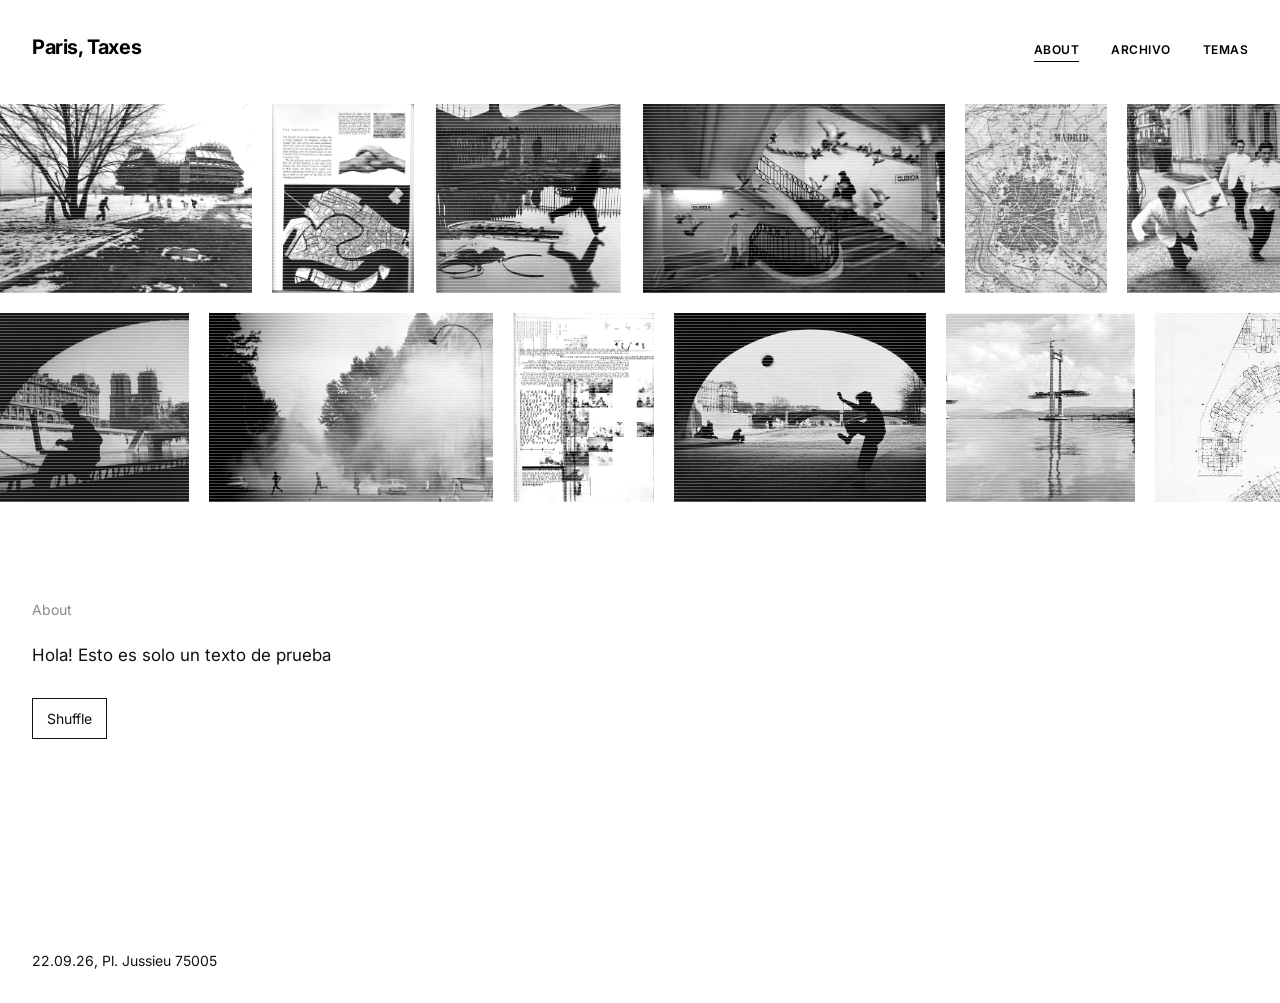
==== about/index.html @ 2ae49ed2 "Nueva web" ====
<!doctype html>
<html lang="es">
<head>
  <meta charset="utf-8">
  <meta name="viewport" content="width=device-width, initial-scale=1">
  <title>About — Paris, Taxes</title>

  <link rel="preconnect" href="https://fonts.googleapis.com">
  <link rel="preconnect" href="https://fonts.gstatic.com" crossorigin>
  <link rel="stylesheet" href="https://fonts.googleapis.com/css2?family=Inter:ital,wght@0,400;0,600;0,700;1,400&display=swap">
  <link rel="stylesheet" href="../estilo.css">
</head>
<body>

  <header class="site-header">
    <a class="site-title" href="../index.html">Paris, Taxes</a>
    <nav class="site-nav">
      <a href="index.html" aria-current="page">About</a>
      <a href="../archivo/index.html">Archivo</a>
      <a href="../temas/index.html">Temas</a>
    </nav>
  </header>

  <main class="page-top">

    <!--
      DOS CINTAS DE FOTOS.
      Escribe cada foto UNA sola vez: el script las duplica solo para que el bucle no tenga saltos.

      Cada foto es:
        <div class="foto" style="--ar: 4 / 3; --tono: #d2d2d2"></div>
      --ar   → proporción (4 / 3 apaisada, 3 / 4 vertical, 1 / 1 cuadrada). La altura es la misma en toda la tira.
      --tono → gris del marcador de posición (se ignora cuando pones imagen)

      Para poner una foto real:
        <div class="foto" style="--ar: 4 / 3"><img src="../fotos/mi-foto.jpg" alt=""></div>

      Velocidad: --dur en .cinta (segundos que tarda en dar una vuelta completa; más alto = más lento).
    -->
    <div class="cintas">

      <div class="cinta" style="--dur: 70s">
        <div class="cinta-pista">
          <div class="foto" style="--ar: 4 / 3"><img src="foto1.jpg" alt=""></div>
          <div class="foto" style="--ar: 3 / 4"><img src="foto2.jpg" alt=""></div>
          <div class="foto" style="--ar: 1 / 1"><img src="foto3.jpg" alt=""></div>
          <div class="foto" style="--ar: 16 / 10"><img src="foto4.jpg" alt=""></div>
          <div class="foto" style="--ar: 3 / 4"><img src="foto5.jpg" alt=""></div>
          <div class="foto" style="--ar: 4 / 3"><img src="foto6.jpg" alt=""></div>
          <div class="foto" style="--ar: 1 / 1"><img src="foto7.jpg" alt=""></div>
          <div class="foto" style="--ar: 3 / 2"><img src="foto8.jpg" alt=""></div>
        </div>
      </div>

      <div class="cinta" style="--dur: 110s">
        <div class="cinta-pista">
          <div class="foto" style="--ar: 1 / 1"><img src="foto9.jpg" alt=""></div>
          <div class="foto" style="--ar: 3 / 2"><img src="foto10.jpg" alt=""></div>
          <div class="foto" style="--ar: 3 / 4"><img src="foto11.jpg" alt=""></div>
          <div class="foto" style="--ar: 4 / 3"><img src="foto12.jpg" alt=""></div>
          <div class="foto" style="--ar: 1 / 1"><img src="foto13.jpg" alt=""></div>
          <div class="foto" style="--ar: 16 / 10"><img src="foto14.jpg" alt=""></div>
          <div class="foto" style="--ar: 3 / 4"><img src="foto15.jpg" alt=""></div>
          <div class="foto" style="--ar: 4 / 3"><img src="foto16.jpg" alt=""></div>
        </div>
      </div>

    </div>

    <section class="about-texto">
      <span class="meta muted">About</span>
      <p>Hola! Esto es solo un texto de prueba </p>
      <button type="button" class="shuffle-btn" id="shuffle-btn">Shuffle</button>
    </section>

  </main>

  <footer class="site-footer meta">
    <span>22.09.26, Pl. Jussieu 75005</span>
  </footer>

  <script>
    // SHUFFLE: las fotos de las cintas se van apilando hasta comerse la pantalla,
    // mientras el fondo alterna entre blanco y verde brat. Se cierra con el botón, Esc o un clic.
    (function () {
      var btn = document.getElementById("shuffle-btn");
      var reducir = window.matchMedia("(prefers-reduced-motion: reduce)").matches;
      // Ritmo: milisegundos entre cambios. 160 ms = unos 6 cambios por segundo,
      // por encima del límite de 3 destellos/s que recomiendan las pautas de accesibilidad:
      // por eso hay un aviso previo. Con "reducir movimiento" va mucho más lento y sin aviso extra.
      var INTERVALO = reducir ? 1600 : 160;
      var MAX_FOTOS = 24;
      var capa, cerrar, timer, previo;

      function originales() {
        return Array.prototype.slice.call(
          document.querySelectorAll(".cinta-pista .foto:not([aria-hidden])")
        );
      }

      function ratio(f) {
        var ar = (f.style.getPropertyValue("--ar") || "4 / 3").split("/");
        var r = parseFloat(ar[0]) / (parseFloat(ar[1]) || 1);
        return r > 0 ? r : 4 / 3;
      }

      function anadir(fotos) {
        var base = fotos[Math.floor(Math.random() * fotos.length)];
        var c = base.cloneNode(true);
        c.removeAttribute("aria-hidden");
        var W = window.innerWidth, H = window.innerHeight;
        var movil = W < 700;
        var w = W * (movil ? 0.55 + Math.random() * 0.4 : 0.3 + Math.random() * 0.4);
        var h = w / ratio(base);
        if (h > H * 0.9) { h = H * 0.9; w = h * ratio(base); }
        c.style.width = w + "px";
        c.style.left = Math.random() * (W - w) + "px";
        c.style.top = Math.random() * (H - h) + "px";
        capa.appendChild(c);
        // Mantén un máximo de fotos para no acumular sin fin
        var fs = capa.querySelectorAll(".foto");
        if (fs.length > MAX_FOTOS) capa.removeChild(fs[0]);
      }

      function abrir() {
        var fotos = originales();
        if (!fotos.length) return;
        previo = previo || document.activeElement;
        capa = document.createElement("div");
        capa.className = "shuffle";
        capa.setAttribute("role", "dialog");
        capa.setAttribute("aria-modal", "true");
        capa.setAttribute("aria-label", "Shuffle de fotos");
        cerrar = document.createElement("button");
        cerrar.type = "button";
        cerrar.className = "shuffle-cerrar";
        cerrar.textContent = "Cerrar";
        capa.appendChild(cerrar);
        document.body.appendChild(capa);
        document.body.style.overflow = "hidden";
        cerrar.focus();

        var verde = false;
        function paso() {
          verde = !verde;
          capa.classList.toggle("verde", verde);
          anadir(fotos);
        }
        paso();
        timer = setInterval(paso, INTERVALO);

        capa.addEventListener("click", cierra);
        document.addEventListener("keydown", tecla);
      }

      function tecla(e) { if (e.key === "Escape") cierra(); }

      function cierra() {
        clearInterval(timer);
        document.removeEventListener("keydown", tecla);
        if (capa) { capa.remove(); capa = null; }
        document.body.style.overflow = "";
        if (previo && previo.focus) previo.focus();
        previo = null;
      }

      // Aviso previo de fotosensibilidad: hay que aceptarlo para empezar
      function aviso() {
        previo = document.activeElement;
        var a = document.createElement("div");
        a.className = "shuffle-aviso";
        a.setAttribute("role", "alertdialog");
        a.setAttribute("aria-modal", "true");
        a.setAttribute("aria-labelledby", "aviso-titulo");
        a.setAttribute("aria-describedby", "aviso-texto");
        a.innerHTML =
          '<div class="shuffle-aviso-caja">' +
            '<div class="shuffle-aviso-signo" aria-hidden="true">(!)</div>' +
            '<p class="shuffle-aviso-titulo" id="aviso-titulo">Aviso de fotosensibilidad</p>' +
            '<p class="shuffle-aviso-texto" id="aviso-texto">A continuación se mostrarán luces intermitentes y cambios rápidos de color e imagen. Puede afectar a personas con fotosensibilidad o epilepsia fotosensible.</p>' +
            '<div class="shuffle-aviso-botones">' +
              '<button type="button" data-no>Volver</button>' +
              '<button type="button" data-ok>Continuar</button>' +
            '</div>' +
          '</div>';
        document.body.appendChild(a);
        document.body.style.overflow = "hidden";
        var no = a.querySelector("[data-no]");
        no.focus(); // el foco empieza en la opción segura

        function quitar() {
          document.removeEventListener("keydown", esc);
          a.remove();
        }
        function esc(e) { if (e.key === "Escape") volver(); }
        function volver() {
          quitar();
          document.body.style.overflow = "";
          if (previo && previo.focus) previo.focus();
          previo = null;
        }
        no.addEventListener("click", volver);
        a.querySelector("[data-ok]").addEventListener("click", function () {
          quitar();
          abrir();
        });
        document.addEventListener("keydown", esc);
      }

      btn.addEventListener("click", aviso);
    })();

    // Duplica las fotos de cada cinta para que el bucle sea continuo y sin saltos
    (function () {
      var reducir = window.matchMedia("(prefers-reduced-motion: reduce)").matches;
      var cintas = document.querySelectorAll(".cinta");

      function montar(cinta) {
        var pista = cinta.querySelector(".cinta-pista");
        if (!pista._orig) pista._orig = Array.prototype.slice.call(pista.children);
        // Deja solo las originales y vuelve a medir
        while (pista.children.length > pista._orig.length) pista.removeChild(pista.lastChild);

        var gap = parseFloat(getComputedStyle(pista).columnGap) || 0;
        var conjunto = pista.scrollWidth + gap;          // ancho de un juego completo (con el hueco final)
        if (conjunto <= 0) return;

        // Copias suficientes para cubrir la pantalla y una vuelta más
        var copias = Math.ceil(cinta.clientWidth / conjunto) + 1;
        for (var i = 0; i < copias; i++) {
          pista._orig.forEach(function (f) {
            var c = f.cloneNode(true);
            c.setAttribute("aria-hidden", "true");
            pista.appendChild(c);
          });
        }
        cinta.style.setProperty("--shift", conjunto + "px");
        // La velocidad (px/s) se mantiene aunque cambie el ancho: --dur es para un juego "tipo"
        pista.style.animationPlayState = reducir ? "paused" : "";
      }

      function todo() { cintas.forEach(montar); }
      window.addEventListener("load", todo);
      var t; window.addEventListener("resize", function () { clearTimeout(t); t = setTimeout(todo, 200); });
      todo();
    })();
  </script>
</body>
</html>
---- estilo.css ----
/* Paris, Taxes — estilo compartido */

:root {
  --paper: #fff;
  --ink: #111;
  --muted: #8a8a8a;
  --line: #dcdcdc;
  --sans: "Inter", system-ui, -apple-system, "Segoe UI", Helvetica, Arial, sans-serif;
  --pad: clamp(16px, 2.5vw, 32px);
}

/* Transición animada entre páginas (navegadores que la soportan) */
@view-transition {
  navigation: auto;
}

*,
*::before,
*::after {
  box-sizing: border-box;
}

html {
  scroll-behavior: smooth;
}

body {
  margin: 0;
  background: var(--paper);
  color: var(--ink);
  font-family: var(--sans);
  font-size: 16px;
  line-height: 1.5;
  -webkit-font-smoothing: antialiased;
}

a {
  color: inherit;
  text-decoration: none;
}

/* Evita que reglas antiguas (p. ej. del tema de WordPress) cambien la fuente */
h1,
h2,
h3,
h4,
h5,
h6,
p,
span,
div,
footer,
button,
input {
  font-family: var(--sans);
}

/* Texto pequeño de metadatos: fechas, categorías, números */
.meta {
  font-size: 14px;
  font-weight: 400;
  letter-spacing: 0;
  text-transform: none;
}

.muted {
  color: var(--muted);
}

/* ---------- Cabecera ---------- */
/* Texto blanco + mix-blend-mode: difference => se ve bien sobre el vídeo
   y se vuelve oscuro sobre el fondo blanco al hacer scroll. */
.site-header {
  position: fixed;
  inset: 0 0 auto 0;
  z-index: 10;
  display: flex;
  justify-content: space-between;
  align-items: baseline;
  padding: var(--pad);
  color: #fff;
  mix-blend-mode: difference;
  pointer-events: none;
}

.site-header a {
  pointer-events: auto;
}

.site-title {
  font-size: clamp(17px, 1.6vw, 20px);
  font-weight: 700;
  letter-spacing: -0.02em;
}

.site-nav {
  display: flex;
  gap: clamp(14px, 2.5vw, 32px);
  font-size: 12px;
  font-weight: 600;
  letter-spacing: 0.04em;
  text-transform: uppercase;
}

.site-nav a {
  position: relative;
}

.site-nav a::after {
  content: "";
  position: absolute;
  left: 0;
  right: 0;
  bottom: -3px;
  height: 1px;
  background: currentColor;
  transform: scaleX(0);
  transform-origin: left;
  transition: transform 0.4s cubic-bezier(0.2, 0.7, 0.2, 1);
}

.site-nav a:hover::after,
.site-nav a[aria-current="page"]::after {
  transform: scaleX(1);
}

/* ---------- Hero con vídeo ---------- */
.hero {
  position: relative;
  height: 100vh;
  height: 100svh;
  background: #000;
  overflow: hidden;
}

.hero video {
  position: absolute;
  inset: 0;
  width: 100%;
  height: 100%;
  object-fit: cover;
}

.hero-cue {
  position: absolute;
  left: var(--pad);
  bottom: var(--pad);
  color: #fff;
  mix-blend-mode: difference;
}

.hero-cue span {
  display: inline-block;
  animation: bob 2.4s ease-in-out infinite;
}

@keyframes bob {
  0%,
  100% {
    transform: translateY(0);
  }
  50% {
    transform: translateY(4px);
  }
}

/* ---------- Rejilla de celdas ---------- */
.section-head {
  display: flex;
  justify-content: space-between;
  padding: calc(var(--pad) * 1.5) var(--pad) 14px;
}

/* Celdas compactas: varias por fila, imagen pequeña en formato apaisado */
.grid {
  display: grid;
  grid-template-columns: repeat(auto-fill, minmax(min(100%, 230px), 1fr));
  border-top: 1px solid var(--line);
  border-left: 1px solid var(--line);
  margin: 0 var(--pad);
}

.cell {
  display: flex;
  flex-direction: column;
  gap: 10px;
  padding: 12px;
  border-right: 1px solid var(--line);
  border-bottom: 1px solid var(--line);
  transition: background-color 0.3s ease;
}

.cell:hover {
  background: #f6f6f6;
}

.cell-meta {
  display: flex;
  justify-content: space-between;
}

/* La última línea de la celda (la fecha) se pega siempre abajo,
   a la misma distancia de la línea inferior, sea cual sea el título */
.cell > :last-child {
  margin-top: auto;
}

.cell figure {
  margin: 0;
  aspect-ratio: 4 / 3;
  overflow: hidden;
  background: #eee;
}

.cell img {
  width: 100%;
  height: 100%;
  object-fit: cover;
  transition: transform 1.1s cubic-bezier(0.2, 0.7, 0.2, 1);
}

.cell:hover img {
  transform: scale(1.05);
}

.cell h2 {
  margin: 0;
  font-family: var(--sans);
  font-style: normal;
  font-weight: 600;
  font-size: 15px;
  line-height: 1.3;
  letter-spacing: -0.01em;
}

.cell h2 span {
  background: linear-gradient(currentColor, currentColor) 0 100% / 0 1px no-repeat;
  transition: background-size 0.5s cubic-bezier(0.2, 0.7, 0.2, 1);
}

.cell:hover h2 span {
  background-size: 100% 1px;
}

/* ---------- Pie ---------- */
.site-footer {
  margin-top: clamp(80px, 14vw, 180px);
  padding: var(--pad);
}

/* ---------- Aparición al hacer scroll ---------- */
.js .reveal {
  opacity: 0;
  transform: translateY(14px);
  transition: opacity 0.9s ease, transform 0.9s cubic-bezier(0.2, 0.7, 0.2, 1);
}

.js .reveal.in {
  opacity: 1;
  transform: none;
}

/* ---------- Páginas interiores ---------- */
.page-top {
  padding-top: clamp(72px, 9vw, 104px);
}

.cell[hidden] {
  display: none;
}

/* ---------- Temas: fotos unidas por cables ---------- */
.temas {
  position: relative;
  height: 100vh;
  height: 100svh;
  overflow: hidden;
}

.cables {
  position: absolute;
  inset: 0;
  width: 100%;
  height: 100%;
  pointer-events: none;
}

.cables line {
  stroke: #9a9a9a;
  stroke-width: 0.7;
}

/* La posición la pone el JS con transform; left/top se quedan en 0 */
.nodo {
  position: absolute;
  left: 0;
  top: 0;
  width: clamp(96px, var(--w, 16vw), 280px);
  will-change: transform;
}

.nodo:focus-visible {
  outline: 1px solid var(--ink);
  outline-offset: 4px;
}

/* Marcador de posición: un rectángulo gris. Sustitúyelo por <img> cuando
   tengas la foto (ver comentario en temas/index.html). */
.nodo-img {
  position: relative;
  display: block;
  overflow: hidden;
  aspect-ratio: var(--ar, 4 / 3);
  background: var(--tono, #d6d6d6);
  transition: transform 0.6s cubic-bezier(0.2, 0.7, 0.2, 1);
}

.nodo-img img {
  display: block;
  width: 100%;
  height: 100%;
  object-fit: cover;
  filter: grayscale(1) contrast(1.05);
  transition: filter 0.6s ease;
}

/* Textura de líneas finas, como en la referencia */
.nodo-img::after {
  content: "";
  position: absolute;
  inset: 0;
  background: repeating-linear-gradient(
    0deg,
    rgba(255, 255, 255, 0.28) 0 1px,
    transparent 1px 3px
  );
  pointer-events: none;
}

.nodo-label {
  position: absolute;
  left: 0;
  top: 100%;
  margin-top: 8px;
  font-size: 14px;
  white-space: nowrap;
  opacity: 0;
  transform: translateY(-4px);
  transition: opacity 0.3s ease, transform 0.3s ease;
}

.nodo:hover .nodo-img,
.nodo:focus-visible .nodo-img,
.nodo.activo .nodo-img {
  transform: scale(1.04);
}

.nodo:hover img,
.nodo:focus-visible img,
.nodo.activo img {
  filter: none;
}

.nodo:hover .nodo-label,
.nodo:focus-visible .nodo-label,
.nodo.activo .nodo-label {
  opacity: 1;
  transform: none;
}

.temas-pie {
  position: absolute;
  left: var(--pad);
  bottom: var(--pad);
}

/* ---------- About: cintas de fotos ---------- */
.cintas {
  display: flex;
  flex-direction: column;
  gap: clamp(10px, 1.6vw, 20px);
  overflow: hidden;
}

.cinta {
  --alto: clamp(120px, 21vh, 230px);
  overflow: hidden;
}

.cinta-pista {
  display: flex;
  gap: clamp(10px, 1.6vw, 20px);
  width: max-content;
  animation: cinta var(--dur, 60s) linear infinite;
  will-change: transform;
}

/* La de abajo va a otra velocidad (se ajusta con --dur en el HTML) */
.cinta:hover .cinta-pista {
  animation-play-state: paused;
}

@keyframes cinta {
  from {
    transform: translateX(0);
  }
  to {
    transform: translateX(calc(var(--shift, 1000px) * -1));
  }
}

.foto {
  position: relative;
  flex: none;
  height: var(--alto);
  aspect-ratio: var(--ar, 4 / 3);
  overflow: hidden;
  background: var(--tono, #d6d6d6);
}

.foto img {
  display: block;
  width: 100%;
  height: 100%;
  object-fit: cover;
  filter: grayscale(1) contrast(1.05);
}

.foto::after {
  content: "";
  position: absolute;
  inset: 0;
  background: repeating-linear-gradient(
    0deg,
    rgba(255, 255, 255, 0.28) 0 1px,
    transparent 1px 3px
  );
  pointer-events: none;
}

/* ---------- About: texto ---------- */
.about-texto {
  max-width: 640px;
  margin: clamp(48px, 8vw, 96px) var(--pad) 0;
  font-size: 17px;
  line-height: 1.65;
}

.about-texto p {
  margin: 0 0 1.2em;
}

.about-texto .meta {
  display: block;
  margin-bottom: 20px;
}

/* ---------- Entrada (artículo) ---------- */
.entrada {
  width: calc(100% - var(--pad) * 2);
  max-width: 640px;
  margin: 0 auto;
  padding-top: clamp(24px, 4vw, 56px);
}

.entrada-meta {
  display: flex;
  gap: 16px;
  margin-bottom: 20px;
}

.entrada h1 {
  margin: 0 0 clamp(24px, 4vw, 40px);
  font-size: clamp(26px, 3.4vw, 36px);
  font-weight: 600;
  line-height: 1.15;
  letter-spacing: -0.02em;
}

.entrada figure {
  margin: 0 0 clamp(24px, 4vw, 40px);
  overflow: hidden;
  background: #eee;
}

.entrada figure img {
  display: block;
  width: 100%;
  max-height: 60vh;
  object-fit: cover;
}

.entrada figcaption {
  padding-top: 8px;
}

.entrada-texto {
  font-size: 17px;
  line-height: 1.7;
}

.entrada-texto p {
  margin: 0 0 1.3em;
}

.entrada-texto a {
  text-decoration: underline;
  text-underline-offset: 3px;
}

.entrada-texto h2 {
  margin: 2em 0 0.6em;
  font-size: 17px;
  font-weight: 600;
}

.entrada-texto blockquote {
  margin: 1.6em 0;
  padding-left: 16px;
  border-left: 1px solid var(--ink);
}

.entrada-texto img {
  display: block;
  max-width: 100%;
  margin: 1.6em 0;
}

.entrada-volver {
  display: inline-block;
  margin-top: clamp(32px, 5vw, 64px);
}

/* ---------- About: shuffle ---------- */
.shuffle-btn {
  margin-top: 8px;
  padding: 8px 14px;
  font: inherit;
  font-size: 14px;
  color: var(--ink);
  background: none;
  border: 1px solid var(--ink);
  cursor: pointer;
  transition: background-color 0.2s ease, color 0.2s ease;
}

.shuffle-btn:hover,
.shuffle-btn:focus-visible {
  background: var(--ink);
  color: #fff;
}

.shuffle-nota {
  display: inline-block;
  margin-left: 12px;
}

/* Aviso de fotosensibilidad */
.shuffle-aviso {
  position: fixed;
  inset: 0;
  z-index: 100;
  display: grid;
  place-items: center;
  padding: var(--pad);
  background: #fff;
}

.shuffle-aviso-caja {
  max-width: 440px;
}

.shuffle-aviso-signo {
  margin-bottom: 20px;
  font-size: clamp(56px, 12vw, 96px);
  font-weight: 700;
  line-height: 1;
  letter-spacing: -0.04em;
}

.shuffle-aviso-titulo {
  margin: 0 0 10px;
  font-size: 17px;
  font-weight: 600;
}

.shuffle-aviso-texto {
  margin: 0 0 28px;
  font-size: 15px;
  line-height: 1.6;
}

.shuffle-aviso-botones {
  display: flex;
  gap: 12px;
}

.shuffle-aviso-botones button {
  padding: 8px 14px;
  font: inherit;
  font-size: 14px;
  color: var(--ink);
  background: none;
  border: 1px solid var(--ink);
  cursor: pointer;
  transition: background-color 0.2s ease, color 0.2s ease;
}

.shuffle-aviso-botones button:hover,
.shuffle-aviso-botones button:focus-visible {
  background: var(--ink);
  color: #fff;
}

.shuffle {
  position: fixed;
  inset: 0;
  z-index: 100;
  overflow: hidden;
  background: #fff;
}

.shuffle.verde {
  background: #8ace00; /* verde brat */
}

.shuffle .foto {
  position: absolute;
  height: auto;
}

.shuffle-cerrar {
  position: fixed;
  left: var(--pad);
  bottom: var(--pad);
  z-index: 101;
  padding: 8px 14px;
  font: inherit;
  font-size: 14px;
  color: #fff;
  background: var(--ink);
  border: 0;
  cursor: pointer;
}

/* ---------- Accesibilidad ---------- */
@media (prefers-reduced-motion: reduce) {
  html {
    scroll-behavior: auto;
  }
  *,
  *::before,
  *::after {
    animation: none !important;
    transition: none !important;
  }
  .js .reveal {
    opacity: 1;
    transform: none;
  }
}
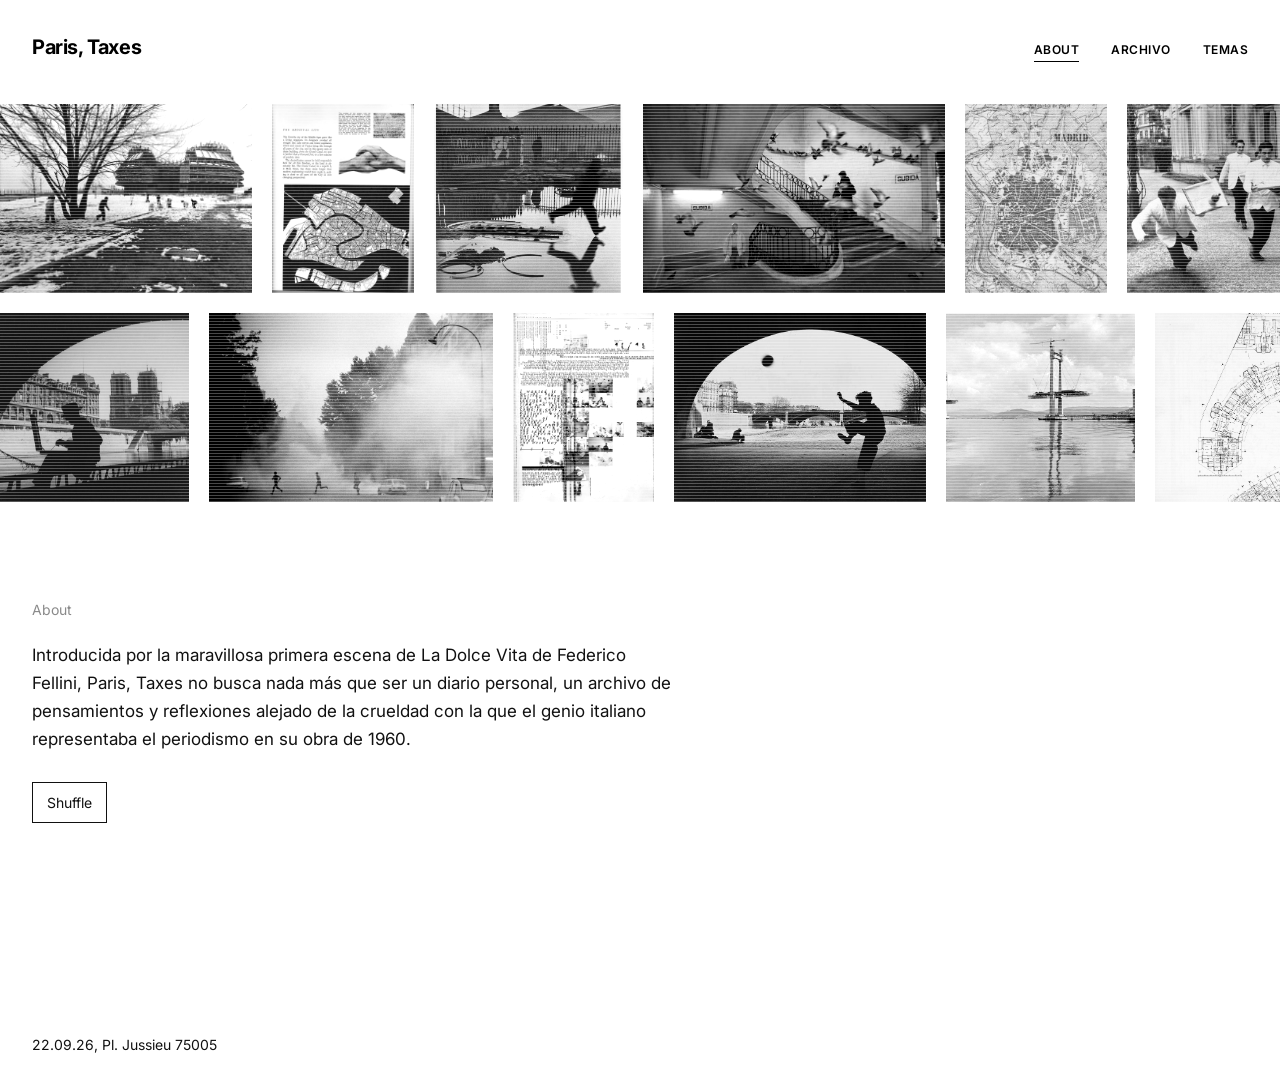
==== commit a54990de: "nUEVO artic" ====
--- a/about/index.html
+++ b/about/index.html
@@ -25,17 +25,8 @@
 
     <!--
       DOS CINTAS DE FOTOS.
-      Escribe cada foto UNA sola vez: el script las duplica solo para que el bucle no tenga saltos.
-
-      Cada foto es:
-        <div class="foto" style="--ar: 4 / 3; --tono: #d2d2d2"></div>
-      --ar   → proporción (4 / 3 apaisada, 3 / 4 vertical, 1 / 1 cuadrada). La altura es la misma en toda la tira.
-      --tono → gris del marcador de posición (se ignora cuando pones imagen)
-
-      Para poner una foto real:
-        <div class="foto" style="--ar: 4 / 3"><img src="../fotos/mi-foto.jpg" alt=""></div>
-
-      Velocidad: --dur en .cinta (segundos que tarda en dar una vuelta completa; más alto = más lento).
+      --ar proporción (4 / 3 apaisada, 3 / 4 vertical, 1 / 1 cuadrada)
+      Velocidad: --dur en .cinta (segundos que tarda en dar una vuelta completa).
     -->
     <div class="cintas">
 
@@ -69,7 +60,8 @@
 
     <section class="about-texto">
       <span class="meta muted">About</span>
-      <p>Hola! Esto es solo un texto de prueba </p>
+      <p>Introducida por la maravillosa primera escena de La Dolce Vita de Federico Fellini, Paris, Taxes no busca nada más que ser un diario personal,
+	  un archivo de pensamientos y reflexiones alejado de la crueldad con la que el genio italiano representaba el periodismo en su obra de 1960. </p>
       <button type="button" class="shuffle-btn" id="shuffle-btn">Shuffle</button>
     </section>
 
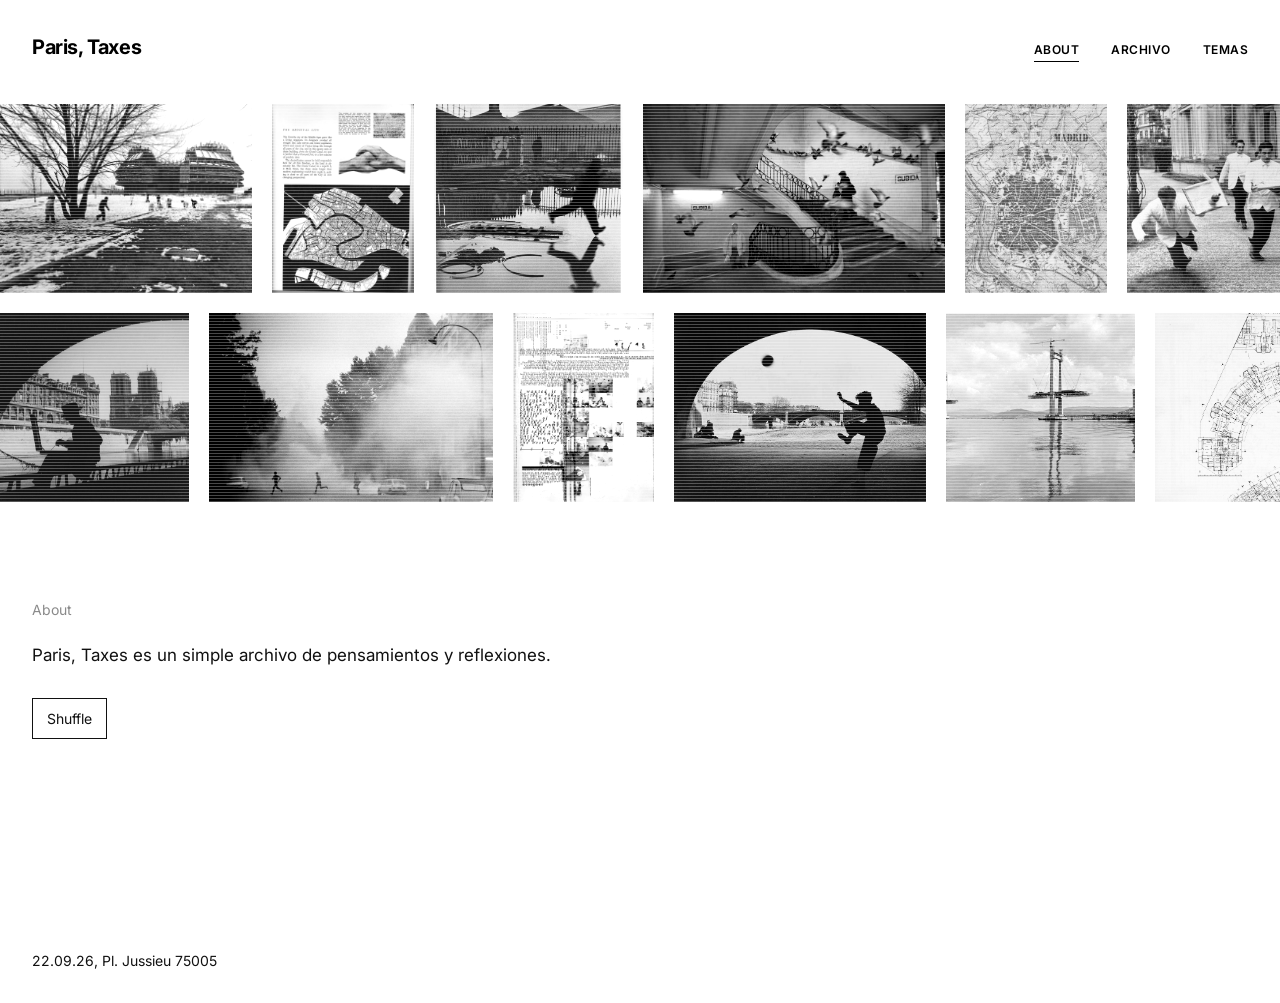
==== commit 9a663565: "novedades y cambios" ====
--- a/about/index.html
+++ b/about/index.html
@@ -60,8 +60,7 @@
 
     <section class="about-texto">
       <span class="meta muted">About</span>
-      <p>Introducida por la maravillosa primera escena de La Dolce Vita de Federico Fellini, Paris, Taxes no busca nada más que ser un diario personal,
-	  un archivo de pensamientos y reflexiones alejado de la crueldad con la que el genio italiano representaba el periodismo en su obra de 1960. </p>
+      <p>Paris, Taxes es un simple archivo de pensamientos y reflexiones.</p>
       <button type="button" class="shuffle-btn" id="shuffle-btn">Shuffle</button>
     </section>
 
